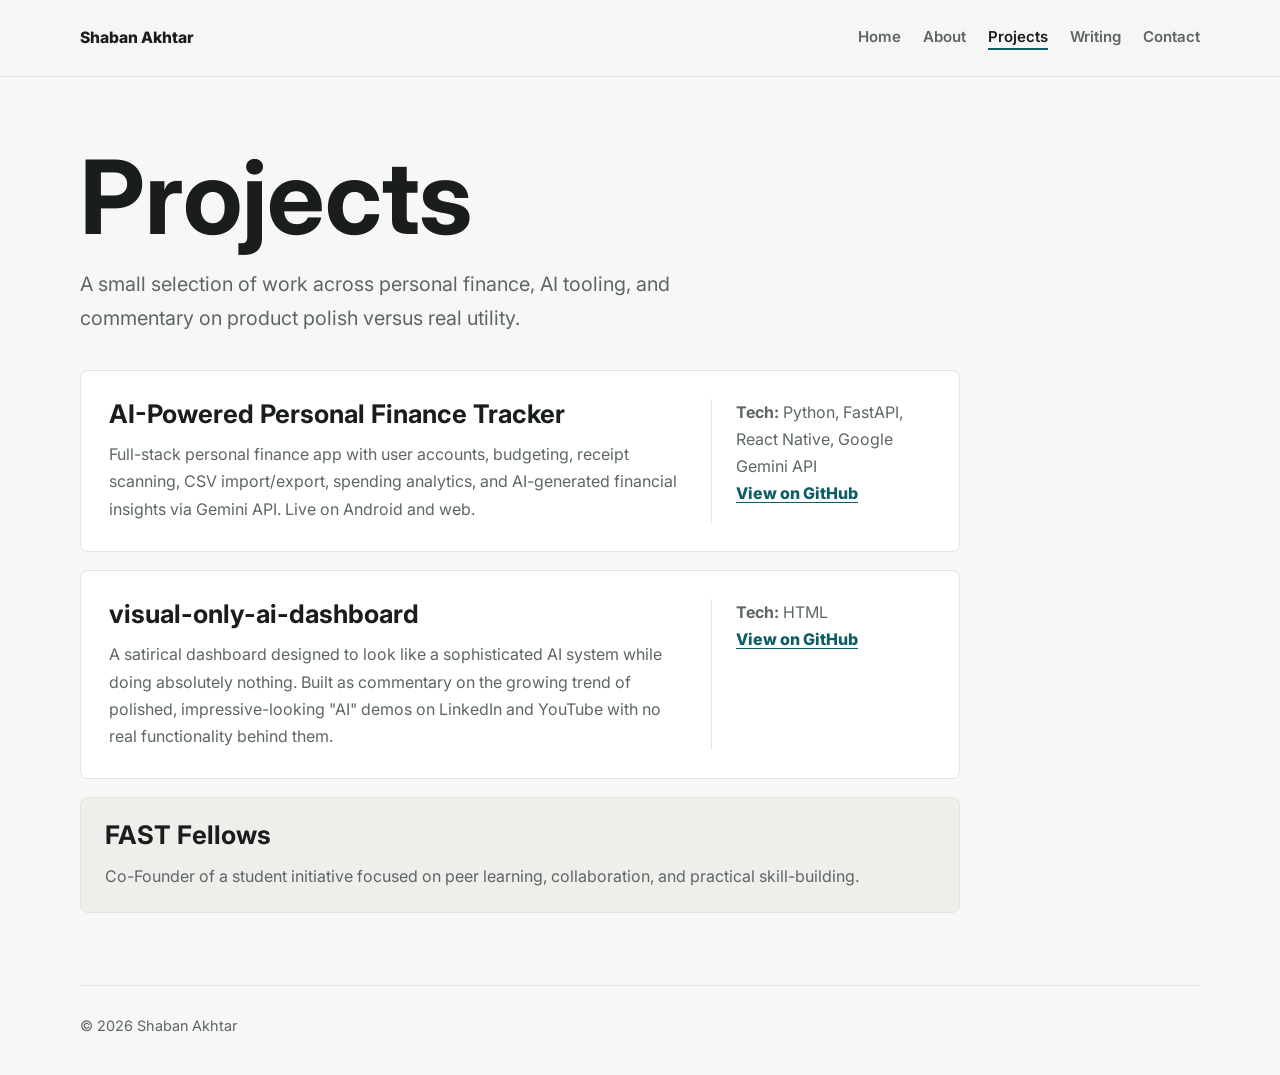
==== projects.html @ 5ee441a9 "Build full portfolio site with light theme" ====
<!DOCTYPE html>
<html lang="en">
<head>
  <meta charset="UTF-8">
  <meta name="viewport" content="width=device-width, initial-scale=1.0">
  <meta name="description" content="Projects by Shaban Akhtar across finance, AI, and web development.">
  <title>Projects | Shaban Akhtar</title>
  <link rel="stylesheet" href="style.css">
</head>
<body>
  <header class="site-header">
    <nav class="nav" aria-label="Main navigation">
      <a class="brand" href="index.html">Shaban Akhtar</a>
      <div class="nav-links">
        <a href="index.html">Home</a>
        <a href="about.html">About</a>
        <a href="projects.html" aria-current="page">Projects</a>
        <a href="writing/index.html">Writing</a>
        <a href="contact.html">Contact</a>
      </div>
    </nav>
  </header>

  <main class="page">
    <section class="content">
      <h1>Projects</h1>
      <p class="lead compact">
        A small selection of work across personal finance, AI tooling, and commentary on product polish versus real utility.
      </p>
    </section>

    <section class="project-list" aria-label="Project list">
      <article class="project-card">
        <div>
          <h2>AI-Powered Personal Finance Tracker</h2>
          <p>
            Full-stack personal finance app with user accounts, budgeting, receipt scanning, CSV import/export,
            spending analytics, and AI-generated financial insights via Gemini API. Live on Android and web.
          </p>
        </div>
        <div class="project-meta">
          <p><strong>Tech:</strong> Python, FastAPI, React Native, Google Gemini API</p>
          <a class="text-link" href="https://github.com/shabanakhtar/Finance-Tracker" target="_blank" rel="noopener noreferrer">View on GitHub</a>
        </div>
      </article>

      <article class="project-card">
        <div>
          <h2>visual-only-ai-dashboard</h2>
          <p>
            A satirical dashboard designed to look like a sophisticated AI system while doing absolutely nothing.
            Built as commentary on the growing trend of polished, impressive-looking "AI" demos on LinkedIn and YouTube with no real functionality behind them.
          </p>
        </div>
        <div class="project-meta">
          <p><strong>Tech:</strong> HTML</p>
          <a class="text-link" href="https://github.com/shabanakhtar/visual-only-ai-dashboard" target="_blank" rel="noopener noreferrer">View on GitHub</a>
        </div>
      </article>

      <article class="initiative-note">
        <h2>FAST Fellows</h2>
        <p>Co-Founder of a student initiative focused on peer learning, collaboration, and practical skill-building.</p>
      </article>
    </section>
  </main>

  <footer class="site-footer">
    <p>&copy; 2026 Shaban Akhtar</p>
  </footer>
</body>
</html>
---- style.css ----
@import url("https://fonts.googleapis.com/css2?family=Inter:wght@400;500;600;700;800&display=swap");

:root {
  --bg: #f7f7f5;
  --surface: #ffffff;
  --text: #1a1d1d;
  --muted: #5d6666;
  --accent: #0f5d64;
  --accent-dark: #0a474d;
  --border: #e3e3df;
  --soft: #eeeeea;
  --shadow: 0 18px 50px rgba(20, 25, 25, 0.08);
  --max: 1120px;
  --reading: 760px;
}

* {
  box-sizing: border-box;
}

html {
  scroll-behavior: smooth;
}

body {
  margin: 0;
  background: var(--bg);
  color: var(--text);
  font-family: "Inter", system-ui, -apple-system, BlinkMacSystemFont, "Segoe UI", sans-serif;
  font-size: 16px;
  line-height: 1.7;
}

a {
  color: var(--accent);
  text-decoration-thickness: 1px;
  text-underline-offset: 0.18em;
}

a:hover {
  color: var(--accent-dark);
}

.site-header {
  background: rgba(247, 247, 245, 0.94);
  border-bottom: 1px solid var(--border);
}

.nav {
  width: min(var(--max), calc(100% - 40px));
  min-height: 76px;
  margin: 0 auto;
  display: flex;
  align-items: center;
  justify-content: space-between;
  gap: 24px;
}

.brand {
  color: var(--text);
  font-size: 0.98rem;
  font-weight: 800;
  text-decoration: none;
  white-space: nowrap;
}

.nav-links {
  display: flex;
  flex-wrap: wrap;
  align-items: center;
  justify-content: flex-end;
  gap: 8px 22px;
}

.nav-links a {
  color: var(--muted);
  font-size: 0.94rem;
  font-weight: 600;
  text-decoration: none;
  border-bottom: 2px solid transparent;
  line-height: 1.4;
}

.nav-links a:hover,
.nav-links a[aria-current="page"] {
  color: var(--text);
  border-color: var(--accent);
}

.hero {
  width: min(var(--max), calc(100% - 40px));
  margin: 0 auto;
  padding: 72px 0 64px;
  display: grid;
  grid-template-columns: minmax(0, 1.08fr) minmax(280px, 0.75fr);
  align-items: center;
  gap: 68px;
}

.intro-line {
  max-width: 720px;
  margin: 0 0 18px;
  color: var(--accent);
  font-size: 0.92rem;
  font-weight: 700;
  line-height: 1.5;
}

h1,
h2,
h3,
p {
  margin-top: 0;
}

h1 {
  max-width: 780px;
  margin-bottom: 22px;
  font-size: clamp(3.5rem, 8vw, 7.4rem);
  line-height: 0.94;
  letter-spacing: 0;
}

h2 {
  margin-bottom: 12px;
  font-size: clamp(1.45rem, 2vw, 1.85rem);
  line-height: 1.2;
  letter-spacing: 0;
}

h3 {
  margin-bottom: 8px;
  font-size: 1rem;
  line-height: 1.35;
  letter-spacing: 0;
}

.lead {
  max-width: 710px;
  color: var(--muted);
  font-size: clamp(1.08rem, 1.7vw, 1.24rem);
  line-height: 1.72;
}

.lead.compact {
  max-width: 660px;
}

.actions,
.contact-links {
  display: flex;
  flex-wrap: wrap;
  gap: 12px;
  margin-top: 30px;
}

.button {
  display: inline-flex;
  min-height: 46px;
  align-items: center;
  justify-content: center;
  padding: 0 18px;
  border: 1px solid var(--border);
  border-radius: 8px;
  background: var(--surface);
  color: var(--text);
  font-size: 0.96rem;
  font-weight: 700;
  line-height: 1.2;
  text-decoration: none;
  transition: border-color 160ms ease, color 160ms ease, background-color 160ms ease;
}

.button:hover {
  border-color: var(--accent);
  color: var(--accent);
}

.button.primary {
  border-color: var(--accent);
  background: var(--accent);
  color: #ffffff;
}

.button.primary:hover {
  border-color: var(--accent-dark);
  background: var(--accent-dark);
  color: #ffffff;
}

.hero-visual {
  border: 1px solid var(--border);
  border-radius: 8px;
  background: var(--surface);
  box-shadow: var(--shadow);
}

.hero-visual svg {
  display: block;
  width: 100%;
  height: auto;
  padding: 24px;
}

.hero-visual rect {
  fill: #fbfbfa;
  stroke: var(--border);
  stroke-width: 2;
}

.hero-visual path,
.hero-visual circle {
  fill: none;
  stroke: var(--accent);
  stroke-linecap: round;
  stroke-linejoin: round;
  stroke-width: 8;
}

.hero-visual circle {
  fill: var(--surface);
}

.section-band {
  border-top: 1px solid var(--border);
  background: var(--surface);
}

.section-inner {
  width: min(var(--max), calc(100% - 40px));
  margin: 0 auto;
  padding: 52px 0;
}

.three-columns {
  display: grid;
  grid-template-columns: repeat(3, minmax(0, 1fr));
  gap: 28px;
}

.three-columns div,
.project-card,
.initiative-note,
.writing-entry,
.education-block {
  border: 1px solid var(--border);
  border-radius: 8px;
  background: var(--surface);
}

.three-columns div {
  padding: 24px;
}

.three-columns p,
.project-card p,
.initiative-note p,
.writing-entry p,
.education-block p {
  margin-bottom: 0;
  color: var(--muted);
}

.page {
  width: min(var(--max), calc(100% - 40px));
  margin: 0 auto;
  padding: 72px 0;
}

.content {
  max-width: var(--reading);
}

.content + .content {
  margin-top: 48px;
}

.content p {
  color: var(--muted);
}

.split-section {
  display: grid;
  grid-template-columns: minmax(0, 1.25fr) minmax(260px, 0.75fr);
  gap: 36px;
  max-width: var(--max);
}

.skill-grid {
  display: grid;
  grid-template-columns: repeat(3, minmax(0, 1fr));
  gap: 10px;
  padding: 0;
  margin: 18px 0 0;
  list-style: none;
}

.skill-grid li {
  min-height: 44px;
  display: flex;
  align-items: center;
  padding: 10px 12px;
  border: 1px solid var(--border);
  border-radius: 8px;
  background: var(--surface);
  color: var(--text);
  font-size: 0.93rem;
  font-weight: 600;
  line-height: 1.3;
}

.education-block {
  padding: 22px;
}

.project-list {
  display: grid;
  gap: 18px;
  max-width: 880px;
  margin-top: 34px;
}

.project-card {
  display: grid;
  grid-template-columns: minmax(0, 1fr) minmax(220px, 0.34fr);
  gap: 28px;
  padding: 28px;
}

.project-meta {
  border-left: 1px solid var(--border);
  padding-left: 24px;
}

.text-link {
  display: inline-flex;
  align-items: center;
  color: var(--accent);
  font-weight: 800;
}

.initiative-note {
  padding: 22px 24px;
  background: var(--soft);
}

.writing-entry {
  display: flex;
  align-items: center;
  justify-content: space-between;
  gap: 24px;
  padding: 24px;
  margin-top: 28px;
}

.writing-entry h2 {
  margin-bottom: 8px;
}

.writing-entry h2 a {
  color: var(--text);
  text-decoration: none;
}

.writing-entry h2 a:hover {
  color: var(--accent);
}

.contact-panel {
  min-height: 48vh;
}

.article-shell {
  width: min(var(--reading), calc(100% - 40px));
  margin: 0 auto;
  padding: 72px 0;
}

.article {
  color: var(--muted);
}

.article-header {
  margin-bottom: 42px;
  padding-bottom: 24px;
  border-bottom: 1px solid var(--border);
}

.article-header h1 {
  margin-bottom: 14px;
  font-size: clamp(2.55rem, 6vw, 5rem);
  line-height: 1;
}

.article-header p,
.article-header time {
  display: block;
  margin: 0;
  color: var(--muted);
  font-weight: 600;
}

.article p {
  margin-bottom: 24px;
  font-size: 1.06rem;
}

.article h2 {
  margin-top: 42px;
  color: var(--text);
}

.article h3 {
  margin-top: 30px;
  color: var(--text);
}

.site-footer {
  width: min(var(--max), calc(100% - 40px));
  margin: 0 auto;
  padding: 28px 0 36px;
  border-top: 1px solid var(--border);
  color: var(--muted);
  font-size: 0.9rem;
}

.site-footer p {
  margin: 0;
}

@media (max-width: 850px) {
  .nav {
    min-height: auto;
    padding: 18px 0;
    align-items: flex-start;
    flex-direction: column;
    gap: 12px;
  }

  .nav-links {
    justify-content: flex-start;
    gap: 8px 16px;
  }

  .hero {
    min-height: auto;
    padding: 56px 0;
    grid-template-columns: 1fr;
    gap: 34px;
  }

  .hero-visual {
    max-width: 440px;
  }

  .three-columns,
  .split-section,
  .project-card {
    grid-template-columns: 1fr;
  }

  .project-meta {
    border-left: 0;
    border-top: 1px solid var(--border);
    padding-left: 0;
    padding-top: 18px;
  }

  .skill-grid {
    grid-template-columns: repeat(2, minmax(0, 1fr));
  }
}

@media (max-width: 560px) {
  .nav,
  .hero,
  .section-inner,
  .page,
  .site-footer,
  .article-shell {
    width: min(100% - 28px, var(--max));
  }

  h1 {
    font-size: clamp(3rem, 16vw, 4.8rem);
  }

  .actions,
  .contact-links,
  .writing-entry {
    align-items: stretch;
    flex-direction: column;
  }

  .button {
    width: 100%;
  }

  .skill-grid {
    grid-template-columns: 1fr;
  }

  .project-card,
  .initiative-note,
  .writing-entry,
  .three-columns div {
    padding: 20px;
  }
}
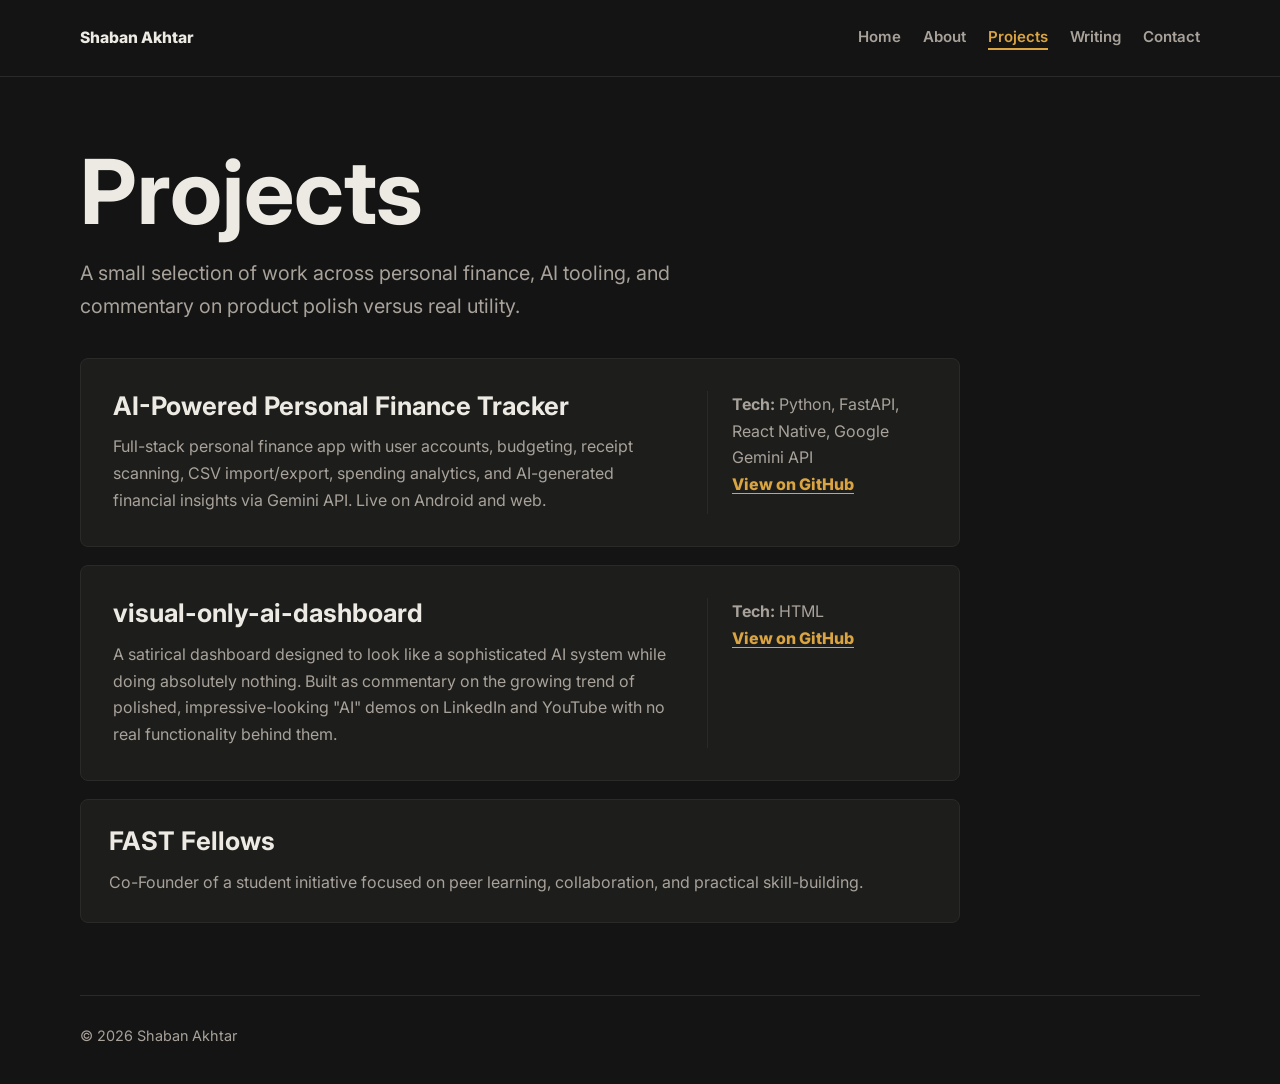
==== commit a8e98e01: "Update finance tracker repository link" ====
--- a/projects.html
+++ b/projects.html
@@ -40,7 +40,7 @@
         </div>
         <div class="project-meta">
           <p><strong>Tech:</strong> Python, FastAPI, React Native, Google Gemini API</p>
-          <a class="text-link" href="https://github.com/shabanakhtar/Finance-Tracker" target="_blank" rel="noopener noreferrer">View on GitHub</a>
+          <a class="text-link" href="https://github.com/shabanakhtar/finance-tracker" target="_blank" rel="noopener noreferrer">View on GitHub</a>
         </div>
       </article>
 
--- a/style.css
+++ b/style.css
@@ -1,15 +1,13 @@
 @import url("https://fonts.googleapis.com/css2?family=Inter:wght@400;500;600;700;800&display=swap");
 
 :root {
-  --bg: #f7f7f5;
-  --surface: #ffffff;
-  --text: #1a1d1d;
-  --muted: #5d6666;
-  --accent: #0f5d64;
-  --accent-dark: #0a474d;
-  --border: #e3e3df;
-  --soft: #eeeeea;
-  --shadow: 0 18px 50px rgba(20, 25, 25, 0.08);
+  --bg-primary: #141414;
+  --bg-secondary: #1d1d1b;
+  --text-primary: #edeae4;
+  --text-secondary: #a8a29a;
+  --accent: #d9a441;
+  --border: #2a2a28;
+  --shadow: 0 18px 50px rgba(8, 8, 8, 0.28);
   --max: 1120px;
   --reading: 760px;
 }
@@ -24,11 +22,11 @@
 
 body {
   margin: 0;
-  background: var(--bg);
-  color: var(--text);
+  background: var(--bg-primary);
+  color: var(--text-primary);
   font-family: "Inter", system-ui, -apple-system, BlinkMacSystemFont, "Segoe UI", sans-serif;
   font-size: 16px;
-  line-height: 1.7;
+  line-height: 1.68;
 }
 
 a {
@@ -38,11 +36,11 @@
 }
 
 a:hover {
-  color: var(--accent-dark);
+  color: var(--accent);
 }
 
 .site-header {
-  background: rgba(247, 247, 245, 0.94);
+  background: rgba(20, 20, 20, 0.96);
   border-bottom: 1px solid var(--border);
 }
 
@@ -57,7 +55,7 @@
 }
 
 .brand {
-  color: var(--text);
+  color: var(--text-primary);
   font-size: 0.98rem;
   font-weight: 800;
   text-decoration: none;
@@ -73,7 +71,7 @@
 }
 
 .nav-links a {
-  color: var(--muted);
+  color: var(--text-secondary);
   font-size: 0.94rem;
   font-weight: 600;
   text-decoration: none;
@@ -83,7 +81,7 @@
 
 .nav-links a:hover,
 .nav-links a[aria-current="page"] {
-  color: var(--text);
+  color: var(--accent);
   border-color: var(--accent);
 }
 
@@ -100,7 +98,7 @@
 .intro-line {
   max-width: 720px;
   margin: 0 0 18px;
-  color: var(--accent);
+  color: var(--text-secondary);
   font-size: 0.92rem;
   font-weight: 700;
   line-height: 1.5;
@@ -116,8 +114,8 @@
 h1 {
   max-width: 780px;
   margin-bottom: 22px;
-  font-size: clamp(3.5rem, 8vw, 7.4rem);
-  line-height: 0.94;
+  font-size: clamp(3.1rem, 7vw, 6.4rem);
+  line-height: 0.96;
   letter-spacing: 0;
 }
 
@@ -137,9 +135,9 @@
 
 .lead {
   max-width: 710px;
-  color: var(--muted);
+  color: var(--text-secondary);
   font-size: clamp(1.08rem, 1.7vw, 1.24rem);
-  line-height: 1.72;
+  line-height: 1.68;
 }
 
 .lead.compact {
@@ -162,36 +160,37 @@
   padding: 0 18px;
   border: 1px solid var(--border);
   border-radius: 8px;
-  background: var(--surface);
-  color: var(--text);
+  background: var(--bg-secondary);
+  color: var(--text-primary);
   font-size: 0.96rem;
   font-weight: 700;
   line-height: 1.2;
   text-decoration: none;
-  transition: border-color 160ms ease, color 160ms ease, background-color 160ms ease;
+  transition: border-color 160ms ease, color 160ms ease, background-color 160ms ease, box-shadow 160ms ease;
 }
 
 .button:hover {
   border-color: var(--accent);
   color: var(--accent);
+  box-shadow: 0 0 0 3px rgba(217, 164, 65, 0.12);
 }
 
 .button.primary {
   border-color: var(--accent);
   background: var(--accent);
-  color: #ffffff;
+  color: var(--bg-primary);
 }
 
 .button.primary:hover {
-  border-color: var(--accent-dark);
-  background: var(--accent-dark);
-  color: #ffffff;
+  border-color: var(--accent);
+  background: var(--accent);
+  color: var(--bg-primary);
 }
 
 .hero-visual {
   border: 1px solid var(--border);
   border-radius: 8px;
-  background: var(--surface);
+  background: var(--bg-secondary);
   box-shadow: var(--shadow);
 }
 
@@ -203,7 +202,7 @@
 }
 
 .hero-visual rect {
-  fill: #fbfbfa;
+  fill: var(--bg-secondary);
   stroke: var(--border);
   stroke-width: 2;
 }
@@ -218,12 +217,12 @@
 }
 
 .hero-visual circle {
-  fill: var(--surface);
+  fill: var(--bg-secondary);
 }
 
 .section-band {
   border-top: 1px solid var(--border);
-  background: var(--surface);
+  background: var(--bg-primary);
 }
 
 .section-inner {
@@ -245,11 +244,11 @@
 .education-block {
   border: 1px solid var(--border);
   border-radius: 8px;
-  background: var(--surface);
+  background: var(--bg-secondary);
 }
 
 .three-columns div {
-  padding: 24px;
+  padding: 28px;
 }
 
 .three-columns p,
@@ -258,7 +257,7 @@
 .writing-entry p,
 .education-block p {
   margin-bottom: 0;
-  color: var(--muted);
+  color: var(--text-secondary);
 }
 
 .page {
@@ -276,7 +275,7 @@
 }
 
 .content p {
-  color: var(--muted);
+  color: var(--text-secondary);
 }
 
 .split-section {
@@ -302,8 +301,8 @@
   padding: 10px 12px;
   border: 1px solid var(--border);
   border-radius: 8px;
-  background: var(--surface);
-  color: var(--text);
+  background: var(--bg-secondary);
+  color: var(--text-primary);
   font-size: 0.93rem;
   font-weight: 600;
   line-height: 1.3;
@@ -324,7 +323,7 @@
   display: grid;
   grid-template-columns: minmax(0, 1fr) minmax(220px, 0.34fr);
   gap: 28px;
-  padding: 28px;
+  padding: 32px;
 }
 
 .project-meta {
@@ -340,8 +339,8 @@
 }
 
 .initiative-note {
-  padding: 22px 24px;
-  background: var(--soft);
+  padding: 26px 28px;
+  background: var(--bg-secondary);
 }
 
 .writing-entry {
@@ -358,7 +357,7 @@
 }
 
 .writing-entry h2 a {
-  color: var(--text);
+  color: var(--text-primary);
   text-decoration: none;
 }
 
@@ -377,7 +376,7 @@
 }
 
 .article {
-  color: var(--muted);
+  color: var(--text-secondary);
 }
 
 .article-header {
@@ -388,7 +387,7 @@
 
 .article-header h1 {
   margin-bottom: 14px;
-  font-size: clamp(2.55rem, 6vw, 5rem);
+  font-size: clamp(2.4rem, 5vw, 4.3rem);
   line-height: 1;
 }
 
@@ -396,7 +395,7 @@
 .article-header time {
   display: block;
   margin: 0;
-  color: var(--muted);
+  color: var(--text-secondary);
   font-weight: 600;
 }
 
@@ -407,12 +406,12 @@
 
 .article h2 {
   margin-top: 42px;
-  color: var(--text);
+  color: var(--text-primary);
 }
 
 .article h3 {
   margin-top: 30px;
-  color: var(--text);
+  color: var(--text-primary);
 }
 
 .site-footer {
@@ -420,7 +419,7 @@
   margin: 0 auto;
   padding: 28px 0 36px;
   border-top: 1px solid var(--border);
-  color: var(--muted);
+  color: var(--text-secondary);
   font-size: 0.9rem;
 }
 
@@ -482,7 +481,7 @@
   }
 
   h1 {
-    font-size: clamp(3rem, 16vw, 4.8rem);
+    font-size: clamp(2.9rem, 15vw, 4.4rem);
   }
 
   .actions,
@@ -504,6 +503,6 @@
   .initiative-note,
   .writing-entry,
   .three-columns div {
-    padding: 20px;
-  }
-}
+    padding: 22px;
+  }
+}
